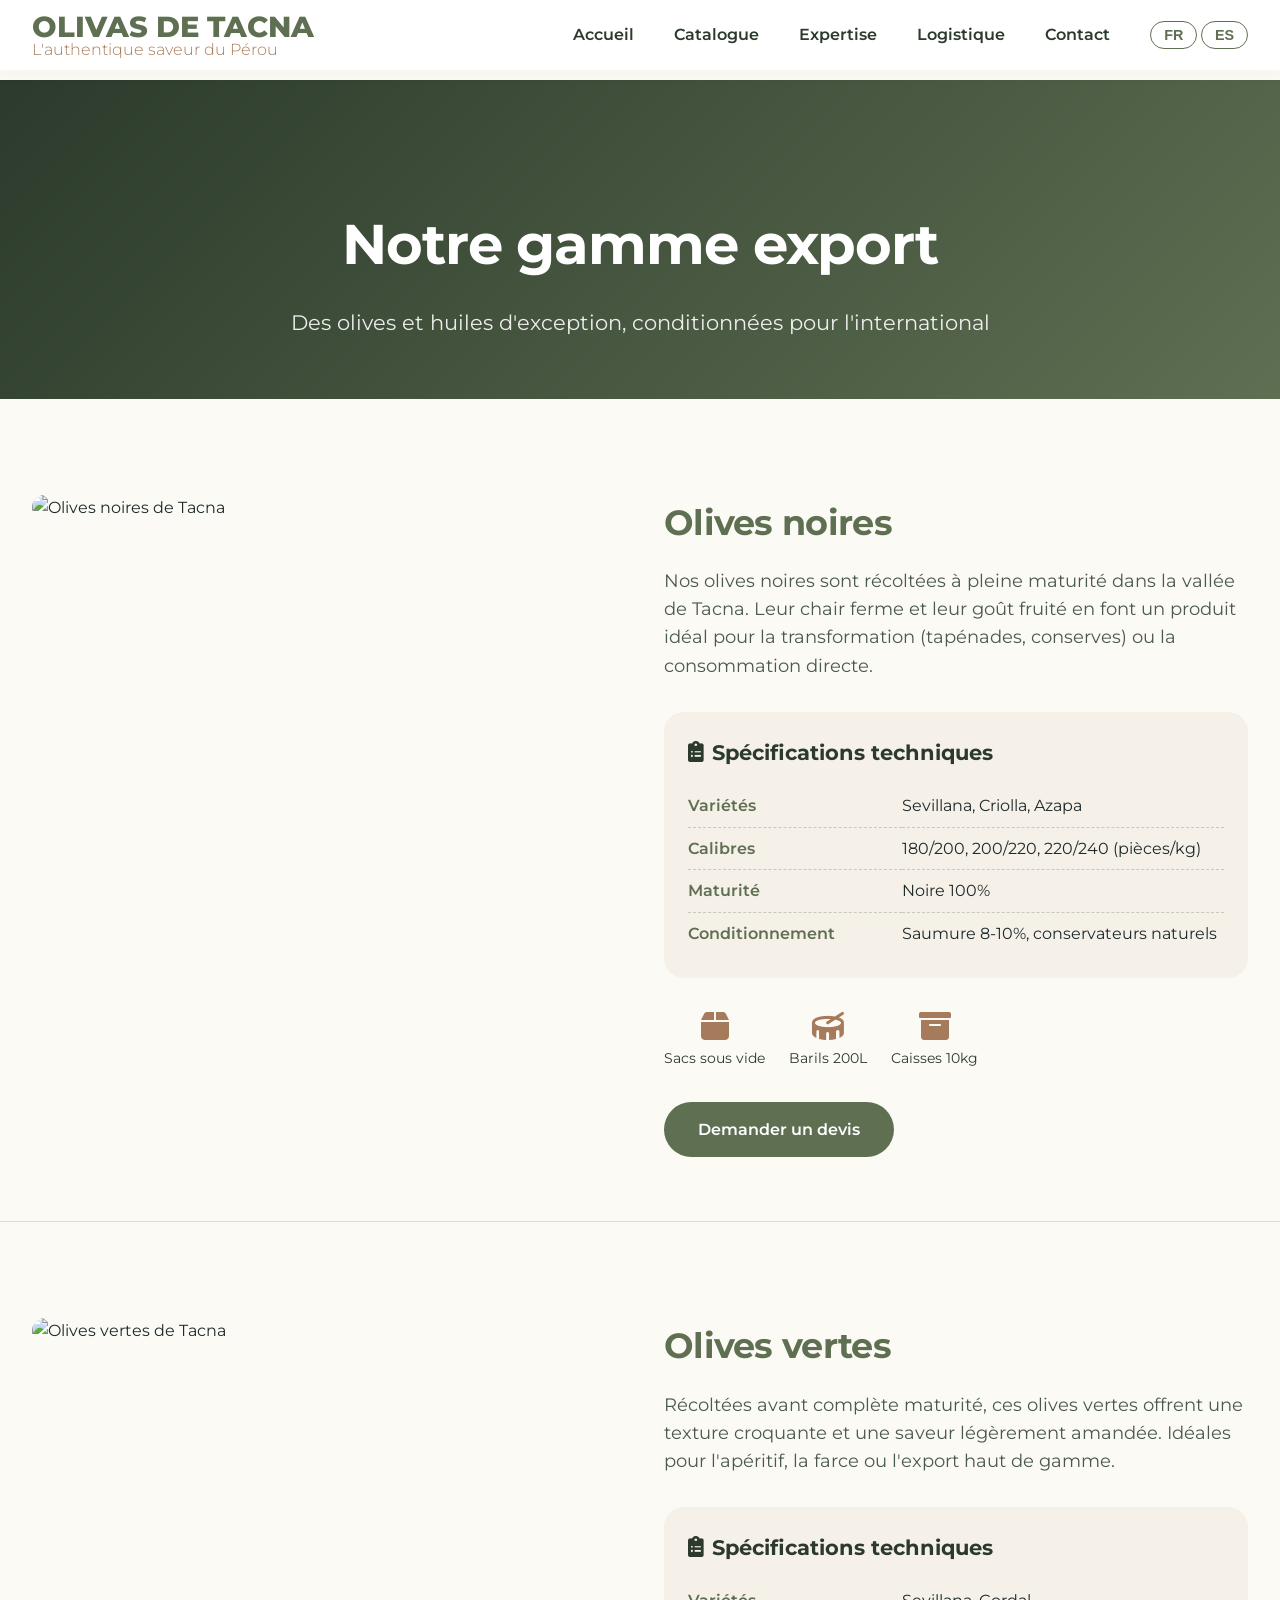
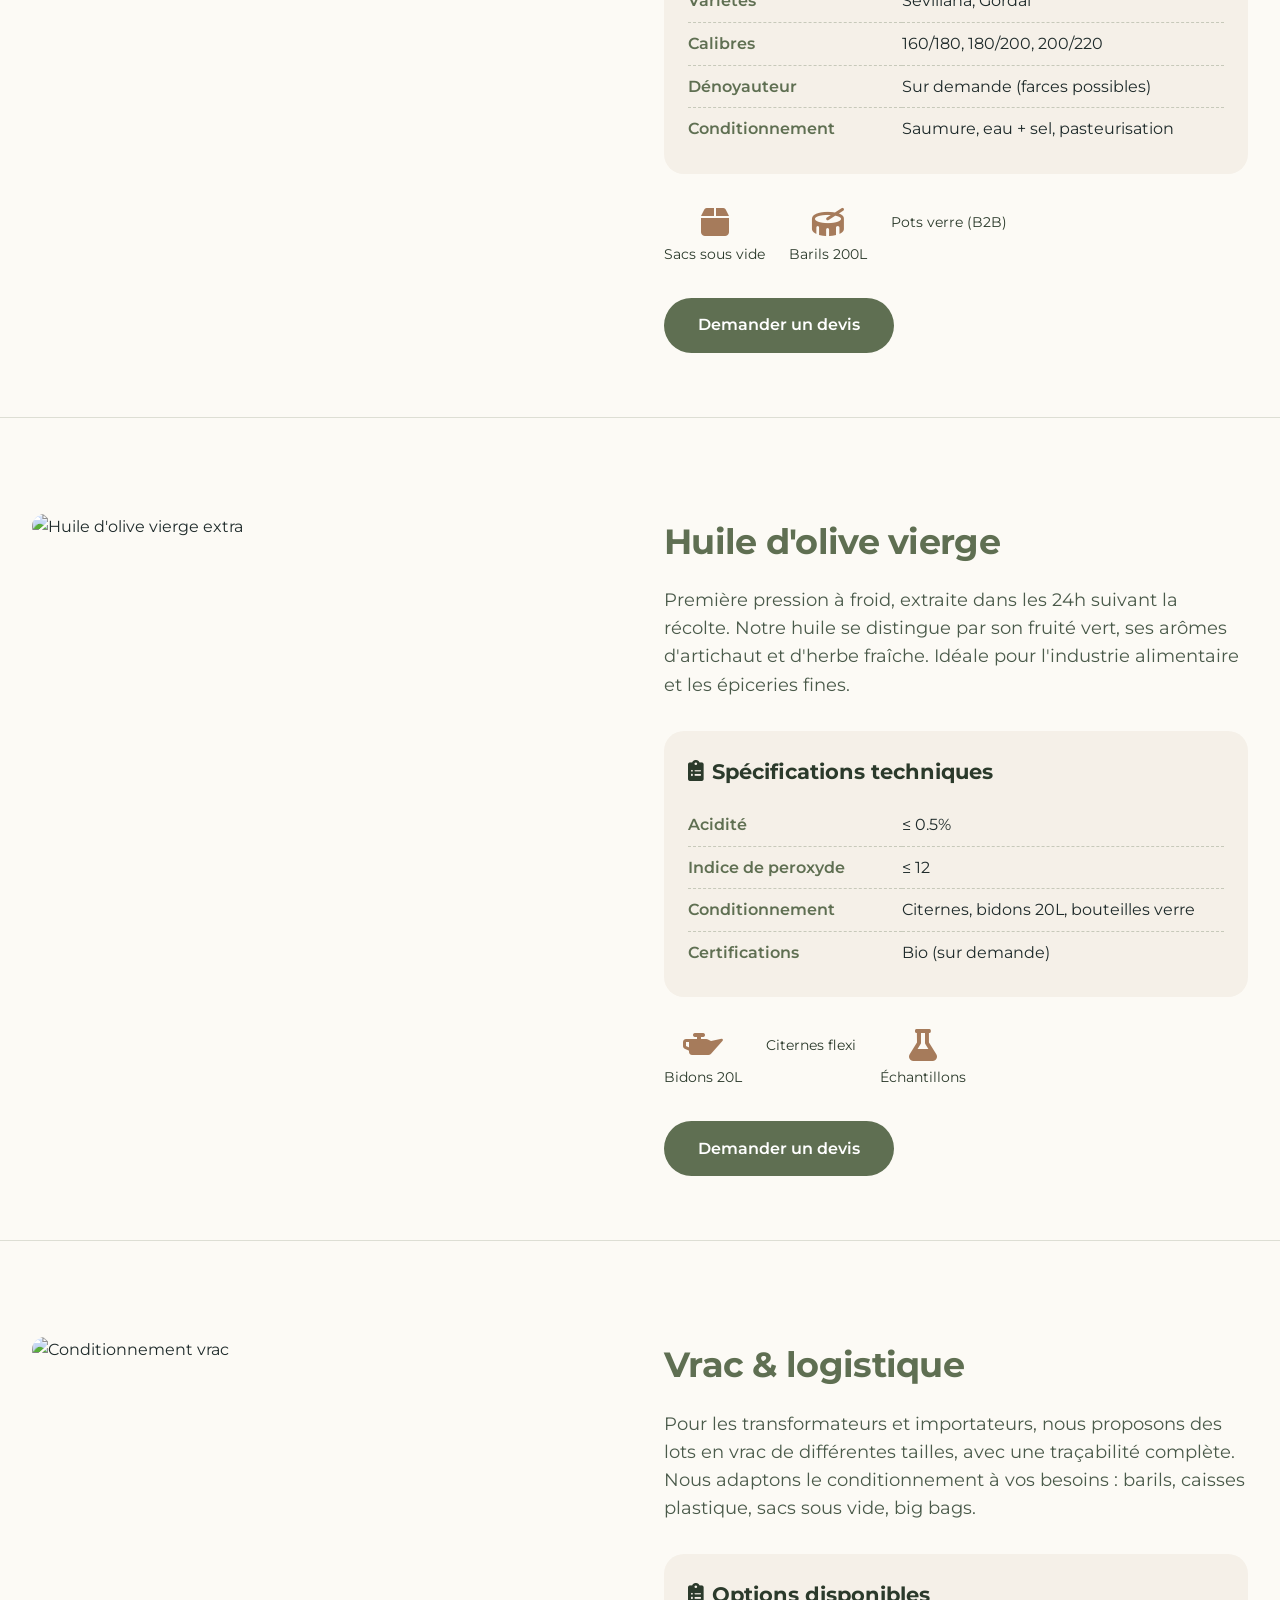
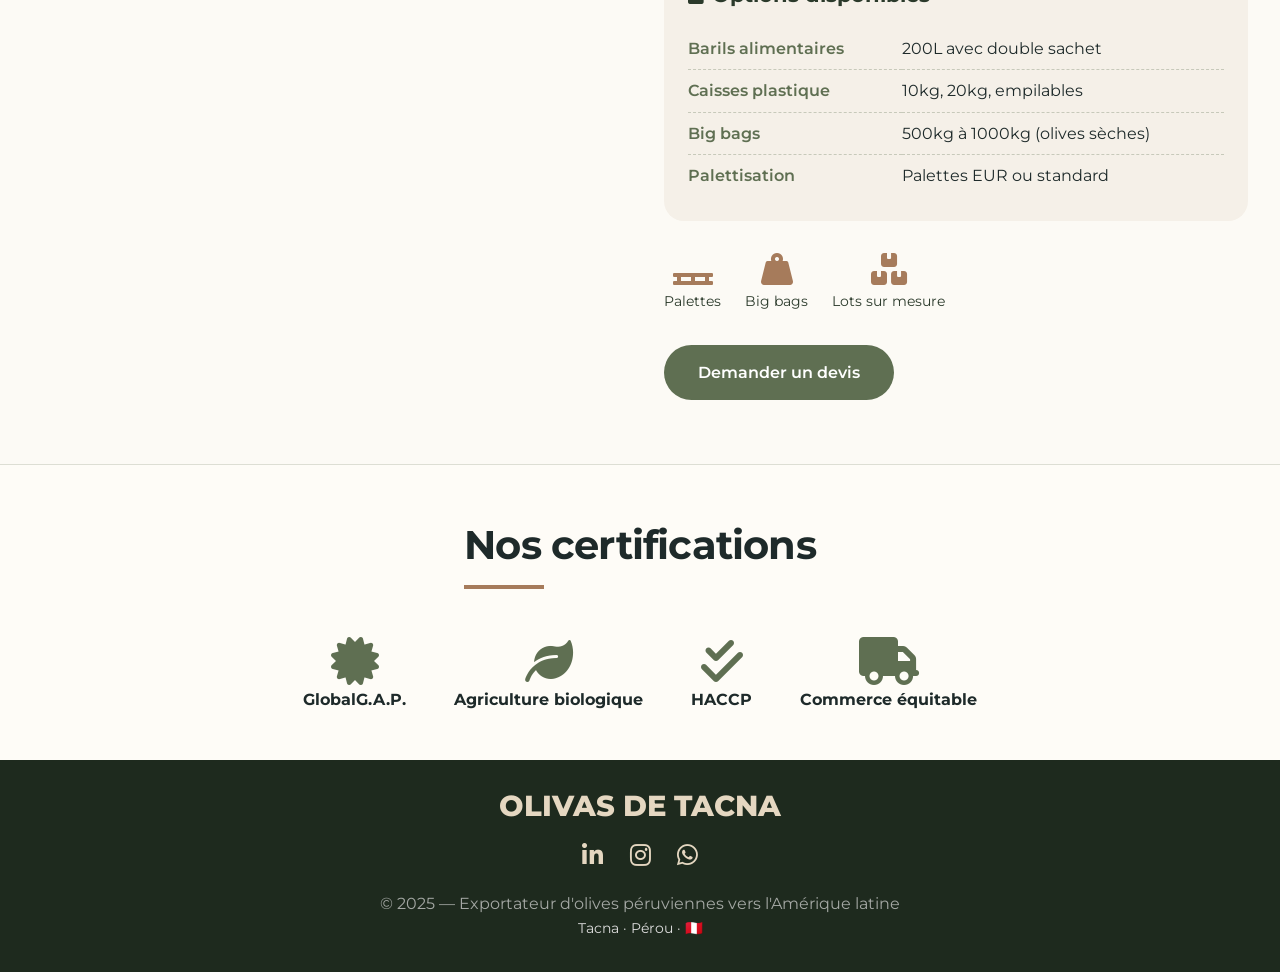
==== catalogo.html @ ad0cd05d "Initial commit : site export olives Tacna" ====
<!DOCTYPE html>
<html lang="fr">
<head>
  <meta charset="UTF-8">
  <meta name="viewport" content="width=device-width, initial-scale=1.0">
  <title>Catalogue export - Olives de Tacna</title>
  <link rel="preconnect" href="https://fonts.googleapis.com">
  <link rel="preconnect" href="https://fonts.gstatic.com" crossorigin>
  <link href="https://fonts.googleapis.com/css2?family=Montserrat:wght@300;400;600;700;800&display=swap" rel="stylesheet">
  <link rel="stylesheet" href="https://cdnjs.cloudflare.com/ajax/libs/font-awesome/6.0.0-beta3/css/all.min.css">
  <link rel="stylesheet" href="css/style.css">
  <style>
    /* Styles supplémentaires pour le catalogue */
    .catalog-hero {
      background: linear-gradient(135deg, #2b3a2b 0%, #5f6f52 100%);
      color: white;
      padding: 120px 0 60px;
      text-align: center;
      margin-top: 80px;
    }
    .catalog-hero h1 {
      font-size: 3.5rem;
      margin-bottom: 1rem;
    }
    .catalog-hero p {
      font-size: 1.3rem;
      max-width: 700px;
      margin: 0 auto;
      opacity: 0.9;
    }
    .product-section {
      padding: 4rem 0;
      border-bottom: 1px solid rgba(95,111,82,0.2);
    }
    .product-section:last-of-type {
      border-bottom: none;
    }
    .product-grid-detailed {
      display: grid;
      grid-template-columns: 1fr 1fr;
      gap: 3rem;
      align-items: start;
      margin-top: 2rem;
    }
    .product-image {
      border-radius: 30px;
      overflow: hidden;
      box-shadow: 0 25px 40px -15px rgba(0,0,0,0.3);
      transition: transform 0.4s;
    }
    .product-image:hover {
      transform: scale(1.02);
    }
    .product-image img {
      width: 100%;
      height: auto;
      display: block;
    }
    .product-details h3 {
      font-size: 2.2rem;
      color: var(--olive);
      margin-bottom: 1rem;
    }
    .product-desc {
      font-size: 1.1rem;
      margin-bottom: 2rem;
      color: #4a5a4a;
    }
    .specs {
      background: #f5f0e8;
      padding: 1.5rem;
      border-radius: 20px;
      margin-bottom: 2rem;
    }
    .specs h4 {
      font-size: 1.3rem;
      margin-bottom: 1rem;
      color: var(--dark);
      display: flex;
      align-items: center;
      gap: 0.5rem;
    }
    .specs table {
      width: 100%;
      border-collapse: collapse;
    }
    .specs td {
      padding: 0.5rem 0;
      border-bottom: 1px dashed rgba(95,111,82,0.3);
    }
    .specs tr:last-child td {
      border-bottom: none;
    }
    .specs td:first-child {
      font-weight: 600;
      color: var(--olive);
      width: 40%;
    }
    .packaging-icons {
      display: flex;
      gap: 1.5rem;
      margin: 2rem 0;
    }
    .packaging-icons span {
      display: flex;
      flex-direction: column;
      align-items: center;
      font-size: 0.9rem;
      color: var(--dark);
    }
    .packaging-icons i {
      font-size: 2rem;
      color: var(--terracotta);
      margin-bottom: 0.3rem;
    }
    .btn-product {
      background: var(--olive);
      color: white;
      padding: 0.8rem 2rem;
      border-radius: 50px;
      text-decoration: none;
      font-weight: 600;
      display: inline-block;
      transition: 0.3s;
      border: 2px solid transparent;
    }
    .btn-product:hover {
      background: transparent;
      border-color: var(--olive);
      color: var(--olive);
    }
    @media (max-width: 900px) {
      .product-grid-detailed {
        grid-template-columns: 1fr;
      }
      .catalog-hero h1 {
        font-size: 2.5rem;
      }
    }
  </style>
</head>
<body>
  <!-- Navigation (identique) -->
  <nav class="navbar">
    <div class="logo">OLIVAS DE TACNA<span data-i18n="home.hero_subtitle">l'authentique saveur du Pérou</span></div>
    <ul class="nav-links" id="navLinks">
      <li><a href="index.html" data-i18n="menu.home">Accueil</a></li>
      <li><a href="catalogo.html" data-i18n="menu.catalog">Catalogue</a></li>
      <li><a href="expertise.html" data-i18n="menu.expertise">Expertise</a></li>
      <li><a href="logistica.html" data-i18n="menu.logistics">Logistique</a></li>
      <li><a href="index.html#contact" data-i18n="menu.contact">Contact</a></li>
      <li><button class="lang-switch" data-lang="fr">FR</button> <button class="lang-switch" data-lang="es">ES</button></li>
    </ul>
    <div class="hamburger" id="hamburger"><i class="fas fa-bars"></i></div>
  </nav>

  <!-- Hero catalogue -->
  <div class="catalog-hero">
    <div class="container">
      <h1 data-i18n="catalog.title">Notre gamme export</h1>
      <p data-i18n="catalog.subtitle">Des olives et huiles d'exception, conditionnées pour l'international</p>
    </div>
  </div>

  <!-- Produit 1 : Olives noires -->
  <section class="product-section">
    <div class="container">
      <div class="product-grid-detailed">
        <div class="product-image">
          <img src="https://images.unsplash.com/photo-1572985817523-0b8f31d5d2c2?ixlib=rb-4.0.3&auto=format&fit=crop&w=2070&q=80" alt="Olives noires de Tacna" loading="lazy">
        </div>
        <div class="product-details">
          <h3 data-i18n="products.black.name">Olives noires</h3>
          <p class="product-desc" data-i18n="products.black.long_desc">Nos olives noires sont récoltées à pleine maturité dans la vallée de Tacna. Leur chair ferme et leur goût fruité en font un produit idéal pour la transformation (tapénades, conserves) ou la consommation directe.</p>
          
          <div class="specs">
            <h4><i class="fas fa-clipboard-list"></i> Spécifications techniques</h4>
            <table>
              <tr><td>Variétés</td><td>Sevillana, Criolla, Azapa</td></tr>
              <tr><td>Calibres</td><td>180/200, 200/220, 220/240 (pièces/kg)</td></tr>
              <tr><td>Maturité</td><td>Noire 100%</td></tr>
              <tr><td>Conditionnement</td><td>Saumure 8-10%, conservateurs naturels</td></tr>
            </table>
          </div>

          <div class="packaging-icons">
            <span><i class="fas fa-box"></i> Sacs sous vide</span>
            <span><i class="fas fa-drum"></i> Barils 200L</span>
            <span><i class="fas fa-archive"></i> Caisses 10kg</span>
          </div>

          <a href="index.html#contact" class="btn-product" data-i18n="catalog.request_quote">Demander un devis</a>
        </div>
      </div>
    </div>
  </section>

  <!-- Produit 2 : Olives vertes -->
  <section class="product-section">
    <div class="container">
      <div class="product-grid-detailed">
        <div class="product-image">
          <img src="https://images.unsplash.com/photo-1574071323195-83521d52f3e3?ixlib=rb-4.0.3&auto=format&fit=crop&w=2070&q=80" alt="Olives vertes de Tacna" loading="lazy">
        </div>
        <div class="product-details">
          <h3 data-i18n="products.green.name">Olives vertes</h3>
          <p class="product-desc" data-i18n="products.green.long_desc">Récoltées avant complète maturité, ces olives vertes offrent une texture croquante et une saveur légèrement amandée. Idéales pour l'apéritif, la farce ou l'export haut de gamme.</p>
          
          <div class="specs">
            <h4><i class="fas fa-clipboard-list"></i> Spécifications techniques</h4>
            <table>
              <tr><td>Variétés</td><td>Sevillana, Gordal</td></tr>
              <tr><td>Calibres</td><td>160/180, 180/200, 200/220</td></tr>
              <tr><td>Dénoyauteur</td><td>Sur demande (farces possibles)</td></tr>
              <tr><td>Conditionnement</td><td>Saumure, eau + sel, pasteurisation</td></tr>
            </table>
          </div>

          <div class="packaging-icons">
            <span><i class="fas fa-box"></i> Sacs sous vide</span>
            <span><i class="fas fa-drum"></i> Barils 200L</span>
            <span><i class="fas fa-jar"></i> Pots verre (B2B)</span>
          </div>

          <a href="index.html#contact" class="btn-product" data-i18n="catalog.request_quote">Demander un devis</a>
        </div>
      </div>
    </div>
  </section>

  <!-- Produit 3 : Huile d'olive vierge extra -->
  <section class="product-section">
    <div class="container">
      <div class="product-grid-detailed">
        <div class="product-image">
          <img src="https://images.unsplash.com/photo-1476362555312-ab9e108a0b7e?ixlib=rb-4.0.3&auto=format&fit=crop&w=2070&q=80" alt="Huile d'olive vierge extra" loading="lazy">
        </div>
        <div class="product-details">
          <h3 data-i18n="products.oil.name">Huile d'olive vierge extra</h3>
          <p class="product-desc" data-i18n="products.oil.long_desc">Première pression à froid, extraite dans les 24h suivant la récolte. Notre huile se distingue par son fruité vert, ses arômes d'artichaut et d'herbe fraîche. Idéale pour l'industrie alimentaire et les épiceries fines.</p>
          
          <div class="specs">
            <h4><i class="fas fa-clipboard-list"></i> Spécifications techniques</h4>
            <table>
              <tr><td>Acidité</td><td>≤ 0.5%</td></tr>
              <tr><td>Indice de peroxyde</td><td>≤ 12</td></tr>
              <tr><td>Conditionnement</td><td>Citernes, bidons 20L, bouteilles verre</td></tr>
              <tr><td>Certifications</td><td>Bio (sur demande)</td></tr>
            </table>
          </div>

          <div class="packaging-icons">
            <span><i class="fas fa-oil-can"></i> Bidons 20L</span>
            <span><i class="fas fa-tank"></i> Citernes flexi</span>
            <span><i class="fas fa-flask"></i> Échantillons</span>
          </div>

          <a href="index.html#contact" class="btn-product" data-i18n="catalog.request_quote">Demander un devis</a>
        </div>
      </div>
    </div>
  </section>

  <!-- Produit 4 : Vrac et lots industriels -->
  <section class="product-section">
    <div class="container">
      <div class="product-grid-detailed">
        <div class="product-image">
          <img src="https://images.unsplash.com/photo-1586528116311-6661c3f70295?ixlib=rb-4.0.3&auto=format&fit=crop&w=2070&q=80" alt="Conditionnement vrac" loading="lazy">
        </div>
        <div class="product-details">
          <h3 data-i18n="products.bulk.name">Vrac & logistique</h3>
          <p class="product-desc" data-i18n="products.bulk.long_desc">Pour les transformateurs et importateurs, nous proposons des lots en vrac de différentes tailles, avec une traçabilité complète. Nous adaptons le conditionnement à vos besoins : barils, caisses plastique, sacs sous vide, big bags.</p>
          
          <div class="specs">
            <h4><i class="fas fa-clipboard-list"></i> Options disponibles</h4>
            <table>
              <tr><td>Barils alimentaires</td><td>200L avec double sachet</td></tr>
              <tr><td>Caisses plastique</td><td>10kg, 20kg, empilables</td></tr>
              <tr><td>Big bags</td><td>500kg à 1000kg (olives sèches)</td></tr>
              <tr><td>Palettisation</td><td>Palettes EUR ou standard</td></tr>
            </table>
          </div>

          <div class="packaging-icons">
            <span><i class="fas fa-pallet"></i> Palettes</span>
            <span><i class="fas fa-weight-hanging"></i> Big bags</span>
            <span><i class="fas fa-boxes"></i> Lots sur mesure</span>
          </div>

          <a href="index.html#contact" class="btn-product" data-i18n="catalog.request_quote">Demander un devis</a>
        </div>
      </div>
    </div>
  </section>

  <!-- Section supplémentaire : certifications / qualités -->
  <section class="section-light" style="padding: 3rem 0;">
    <div class="container">
      <div style="text-align: center; max-width: 800px; margin: 0 auto;">
        <h2 data-i18n="catalog.certifications.title">Nos certifications</h2>
        <div style="display: flex; flex-wrap: wrap; justify-content: center; gap: 3rem; margin-top: 2rem;">
          <div><i class="fas fa-certificate" style="font-size: 3rem; color: var(--olive);"></i><br><strong>GlobalG.A.P.</strong></div>
          <div><i class="fas fa-leaf" style="font-size: 3rem; color: var(--olive);"></i><br><strong>Agriculture biologique</strong></div>
          <div><i class="fas fa-check-double" style="font-size: 3rem; color: var(--olive);"></i><br><strong>HACCP</strong></div>
          <div><i class="fas fa-truck" style="font-size: 3rem; color: var(--olive);"></i><br><strong>Commerce équitable</strong></div>
        </div>
      </div>
    </div>
  </section>

  <!-- Footer -->
  <footer>
    <div class="container">
      <div class="logo" style="color: var(--sand);">OLIVAS DE TACNA</div>
      <div class="socials">
        <a href="#"><i class="fab fa-linkedin-in"></i></a>
        <a href="#"><i class="fab fa-instagram"></i></a>
        <a href="#"><i class="fab fa-whatsapp"></i></a>
      </div>
      <p style="opacity: 0.7;" data-i18n="footer.copyright">© 2025 — Exportateur d'olives péruviennes vers l'Amérique latine</p>
      <p style="font-size: 0.9rem;" data-i18n="footer.location">Tacna · Pérou · 🇵🇪</p>
    </div>
  </footer>

  <script src="js/i18n.js"></script>
  <script src="js/tracking.js"></script>
  <script src="js/telegram.js"></script>
  <script src="js/app.js"></script>
</body>
</html>
---- css/style.css ----
/* style.css complet (identique à celui de la précédente démo, avec adaptations) */
* {
  margin: 0;
  padding: 0;
  box-sizing: border-box;
}

body {
  font-family: 'Montserrat', sans-serif;
  color: #1e2a2a;
  line-height: 1.6;
  background-color: #fcfaf5;
  overflow-x: hidden;
}

:root {
  --olive: #5f6f52;
  --olive-light: #7e8d6e;
  --terracotta: #a67b5b;
  --cream: #f3e9d2;
  --dark: #2b3a2b;
  --sand: #e5d7c1;
  --white-soft: #fefcf7;
}

h1, h2, h3 {
  font-weight: 700;
  letter-spacing: -0.02em;
}

h2 {
  font-size: 2.5rem;
  margin-bottom: 1rem;
  position: relative;
  display: inline-block;
}
h2:after {
  content: '';
  display: block;
  width: 80px;
  height: 4px;
  background: var(--terracotta);
  margin-top: 8px;
}

.container {
  max-width: 1280px;
  margin: 0 auto;
  padding: 0 2rem;
}

/* Navigation */
.navbar {
  position: fixed;
  top: 0;
  left: 0;
  width: 100%;
  background: rgba(255, 255, 255, 0.92);
  backdrop-filter: blur(8px);
  box-shadow: 0 4px 20px rgba(0,0,0,0.03);
  z-index: 1000;
  padding: 0.8rem 2rem;
  display: flex;
  justify-content: space-between;
  align-items: center;
}
.logo {
  font-size: 1.8rem;
  font-weight: 800;
  color: var(--olive);
  line-height: 1;
}
.logo span {
  color: var(--terracotta);
  font-weight: 300;
  font-size: 1rem;
  display: block;
}
.nav-links {
  display: flex;
  gap: 2.5rem;
  list-style: none;
  align-items: center;
}
.nav-links a {
  text-decoration: none;
  font-weight: 600;
  color: var(--dark);
  transition: 0.2s;
  font-size: 1rem;
  border-bottom: 2px solid transparent;
  padding-bottom: 4px;
}
.nav-links a:hover,
.nav-links a.active {
  border-bottom-color: var(--terracotta);
  color: var(--olive);
}
.lang-switch {
  background: transparent;
  border: 1px solid var(--olive);
  color: var(--olive);
  padding: 0.3rem 0.8rem;
  border-radius: 30px;
  font-weight: 600;
  cursor: pointer;
  transition: 0.2s;
  font-size: 0.9rem;
}
.lang-switch:hover {
  background: var(--olive);
  color: white;
}
.hamburger {
  display: none;
  font-size: 1.8rem;
  cursor: pointer;
  color: var(--olive);
}

/* Hero */
.hero {
  margin-top: 80px;
  height: 90vh;
  min-height: 700px;
  background: linear-gradient(135deg, rgba(0,0,0,0.3) 0%, rgba(0,0,0,0.1) 100%), url('https://images.unsplash.com/photo-1572985817523-0b8f31d5d2c2?ixlib=rb-4.0.3&auto=format&fit=crop&w=2070&q=80') center/cover no-repeat;
  background-attachment: fixed;
  display: flex;
  align-items: center;
  position: relative;
}
.hero-overlay {
  background: rgba(44, 58, 44, 0.25);
  width: 100%;
  height: 100%;
  display: flex;
  align-items: center;
}
.hero-content {
  color: white;
  max-width: 800px;
  margin-left: 8%;
  text-shadow: 0 10px 30px rgba(0,0,0,0.5);
}
.hero-content h1 {
  font-size: 4.2rem;
  font-weight: 800;
  line-height: 1.1;
  margin-bottom: 1rem;
}
.hero-content p {
  font-size: 1.4rem;
  font-weight: 400;
  margin-bottom: 2rem;
  max-width: 600px;
  background: rgba(0,0,0,0.3);
  padding: 0.5rem 1.5rem;
  border-radius: 50px;
  display: inline-block;
}
.btn {
  display: inline-block;
  background: var(--terracotta);
  color: white;
  padding: 1rem 2.5rem;
  border-radius: 50px;
  font-weight: 700;
  text-decoration: none;
  letter-spacing: 1px;
  box-shadow: 0 12px 25px -10px rgba(166, 123, 91, 0.5);
  transition: all 0.3s ease;
  border: 2px solid transparent;
}
.btn:hover {
  background: transparent;
  border-color: white;
  color: white;
  box-shadow: 0 20px 30px -10px black;
  transform: translateY(-5px);
}
.btn-outline {
  background: transparent;
  border: 2px solid var(--olive);
  color: var(--olive);
  box-shadow: none;
  margin-left: 1rem;
}
.btn-outline:hover {
  background: var(--olive);
  color: white;
  border-color: var(--olive);
}

/* Sections générales */
section {
  padding: 5rem 0;
}
.section-light {
  background: var(--white-soft);
}
.section-dark {
  background: var(--sand);
}

/* Grilles */
.origine-grid {
  display: grid;
  grid-template-columns: 1fr 1fr;
  gap: 3rem;
  align-items: center;
}
.origine-image {
  border-radius: 20px;
  overflow: hidden;
  box-shadow: 0 30px 40px -20px rgba(0,0,0,0.5);
  transition: transform 0.4s;
}
.origine-image:hover {
  transform: scale(1.02);
}
.origine-image img {
  width: 100%;
  height: auto;
  display: block;
}
.tag {
  background: var(--olive);
  color: white;
  padding: 0.2rem 1rem;
  border-radius: 30px;
  font-weight: 600;
  font-size: 0.9rem;
  display: inline-block;
  margin-bottom: 1rem;
}

/* Produits */
.produits-grid {
  display: grid;
  grid-template-columns: repeat(auto-fit, minmax(260px, 1fr));
  gap: 2rem;
  margin-top: 3rem;
}
.card {
  background: white;
  padding: 2rem 1.5rem;
  border-radius: 30px;
  text-align: center;
  box-shadow: 0 25px 45px -20px rgba(95, 111, 82, 0.3);
  transition: 0.3s;
  border: 1px solid rgba(0,0,0,0.02);
}
.card:hover {
  transform: translateY(-15px);
  box-shadow: 0 35px 55px -15px var(--olive);
}
.card i {
  font-size: 3.5rem;
  color: var(--terracotta);
  margin-bottom: 1.5rem;
}
.card h3 {
  font-size: 1.8rem;
  color: var(--olive);
}
.card p {
  color: #4a5a4a;
}

/* Marchés */
.marchés-grid {
  display: flex;
  flex-wrap: wrap;
  justify-content: center;
  gap: 2.5rem;
  margin-top: 3rem;
}
.pays-item {
  background: white;
  width: 180px;
  padding: 2rem 1rem;
  border-radius: 100px 100px 30px 30px;
  text-align: center;
  box-shadow: 0 15px 25px -8px rgba(0,0,0,0.2);
  transition: 0.2s;
  border-bottom: 6px solid var(--terracotta);
}
.pays-item:hover {
  transform: scale(1.05);
  border-bottom-color: var(--olive);
}
.pays-item i {
  font-size: 3rem;
  color: var(--olive);
  margin-bottom: 0.5rem;
}
.pays-item h4 {
  font-size: 1.4rem;
  font-weight: 700;
  color: var(--dark);
}
.pays-item span {
  color: var(--terracotta);
  font-weight: 600;
}

/* Pourquoi nous */
.why-grid {
  display: grid;
  grid-template-columns: repeat(auto-fit, minmax(220px, 1fr));
  gap: 2rem;
  margin: 3rem 0;
}
.why-item {
  background: rgba(255,255,255,0.7);
  padding: 2rem 1.5rem;
  border-radius: 20px;
  text-align: center;
  backdrop-filter: blur(4px);
  box-shadow: 0 10px 20px rgba(0,0,0,0.05);
}
.why-item .number {
  font-size: 3rem;
  font-weight: 800;
  color: var(--terracotta);
  line-height: 1;
}
.why-item h4 {
  font-size: 1.5rem;
  margin: 0.5rem 0;
}

/* Contact */
.contact-grid {
  display: grid;
  grid-template-columns: 1fr 1fr;
  gap: 3rem;
  background: white;
  border-radius: 40px;
  padding: 3rem;
  box-shadow: 0 30px 50px -20px #2b3a2b40;
}
.contact-info i {
  color: var(--olive);
  font-size: 1.5rem;
  width: 40px;
}
.contact-info p {
  margin: 1.2rem 0;
  display: flex;
  align-items: center;
}
.form-group {
  margin-bottom: 1.5rem;
}
input, textarea {
  width: 100%;
  padding: 1rem 1.5rem;
  border: 1px solid #ccc;
  border-radius: 60px;
  font-family: inherit;
  font-size: 1rem;
  transition: 0.2s;
}
textarea {
  border-radius: 30px;
  resize: vertical;
}
input:focus, textarea:focus {
  outline: none;
  border-color: var(--olive);
  box-shadow: 0 0 0 3px rgba(95, 111, 82, 0.2);
}
.btn-submit {
  background: var(--olive);
  color: white;
  border: none;
  padding: 1rem 2rem;
  border-radius: 60px;
  font-weight: 700;
  cursor: pointer;
  transition: 0.2s;
  width: 100%;
}
.btn-submit:hover {
  background: var(--olive-light);
  transform: translateY(-3px);
}

/* Footer */
footer {
  background: #1e2a1e;
  color: #ddd;
  padding: 2rem 0;
  text-align: center;
}
.socials {
  margin: 1rem 0;
}
.socials a {
  color: var(--sand);
  font-size: 1.5rem;
  margin: 0 0.7rem;
  transition: 0.2s;
}
.socials a:hover {
  color: var(--terracotta);
}

/* Animations */
.fade-in {
  opacity: 0;
  transform: translateY(30px);
  transition: opacity 0.8s, transform 0.8s;
}
.fade-in.visible {
  opacity: 1;
  transform: translateY(0);
}

/* Responsive */
@media (max-width: 900px) {
  .nav-links {
    position: fixed;
    top: 70px;
    left: -100%;
    width: 100%;
    height: 100vh;
    background: rgba(255,255,255,0.98);
    backdrop-filter: blur(10px);
    flex-direction: column;
    align-items: center;
    justify-content: center;
    gap: 3rem;
    transition: left 0.3s;
  }
  .nav-links.active {
    left: 0;
  }
  .hamburger {
    display: block;
  }
  .hero-content h1 {
    font-size: 3rem;
  }
  .hero-content p {
    font-size: 1.2rem;
  }
  .origine-grid {
    grid-template-columns: 1fr;
  }
  .contact-grid {
    grid-template-columns: 1fr;
  }
  .btn-outline {
    margin-left: 0;
    margin-top: 1rem;
  }
}
@media (max-width: 500px) {
  h2 { font-size: 2rem; }
  .hero-content h1 { font-size: 2.4rem; }
}
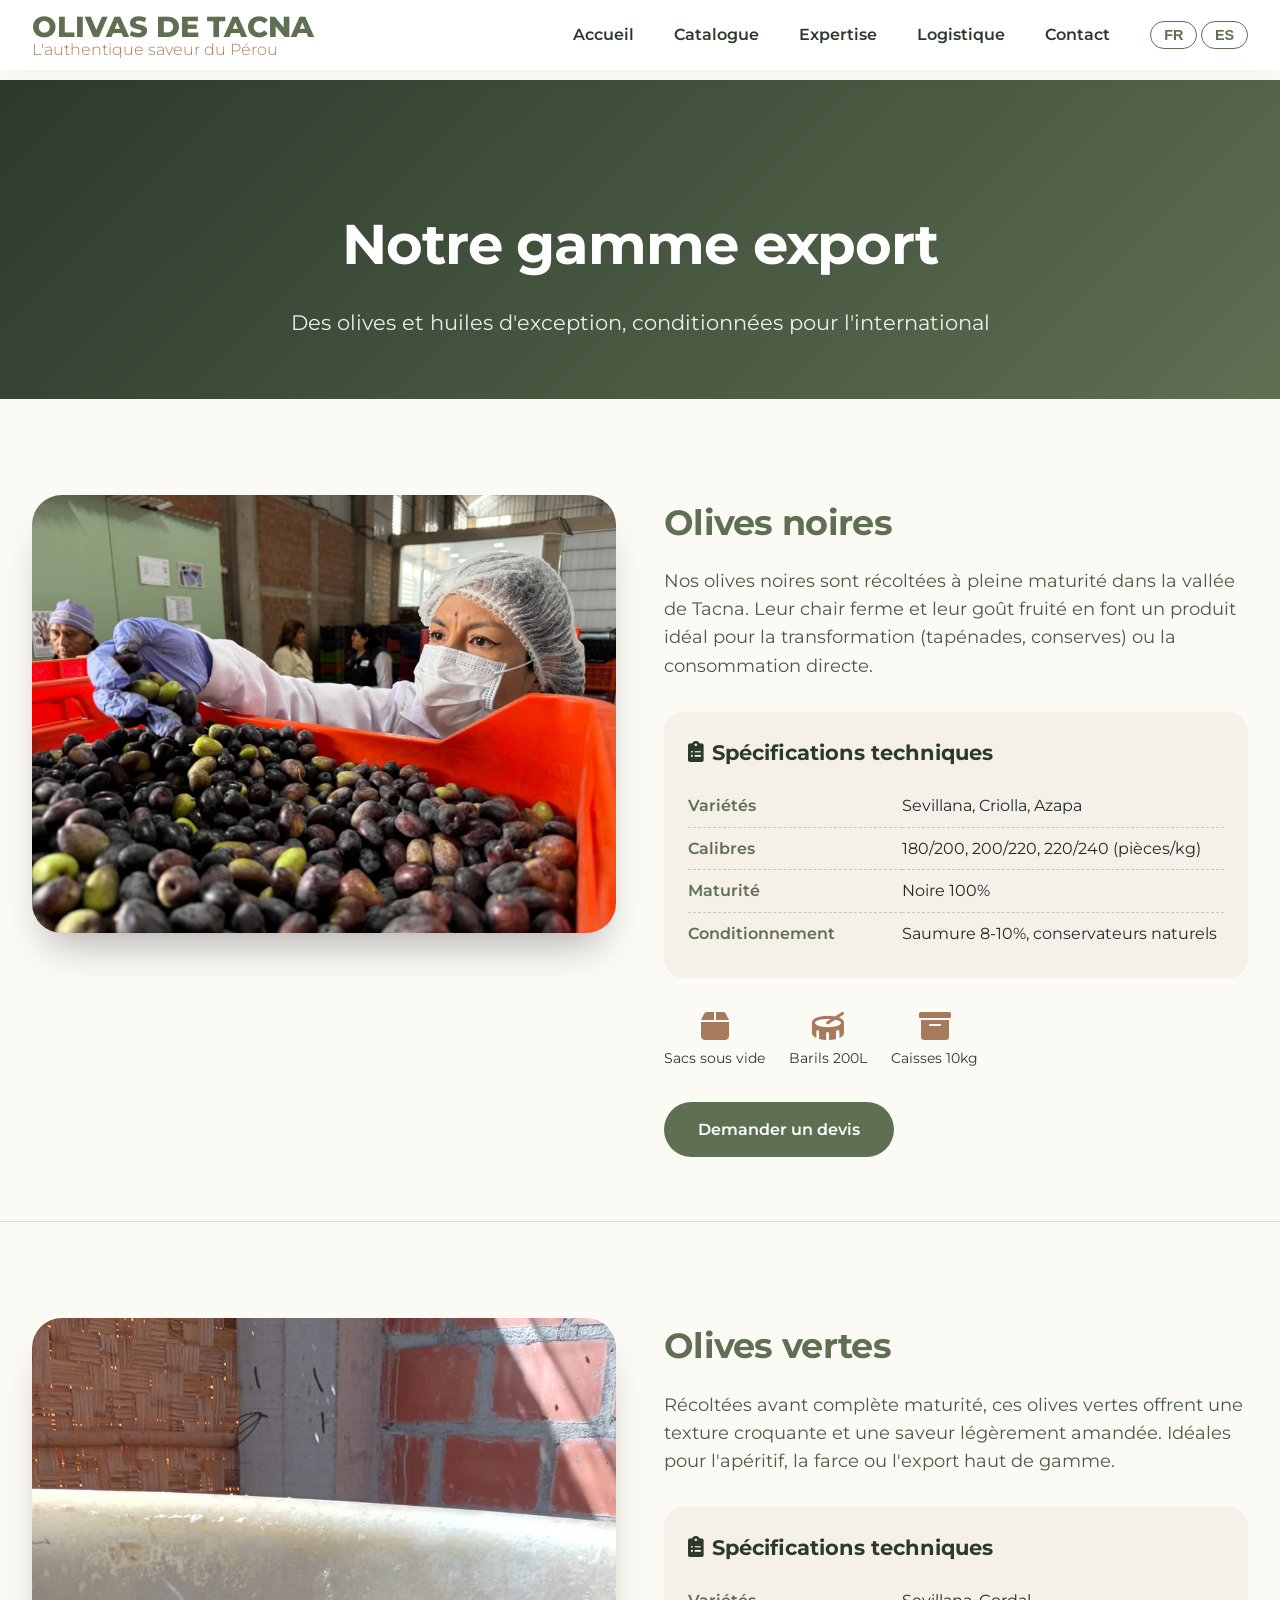
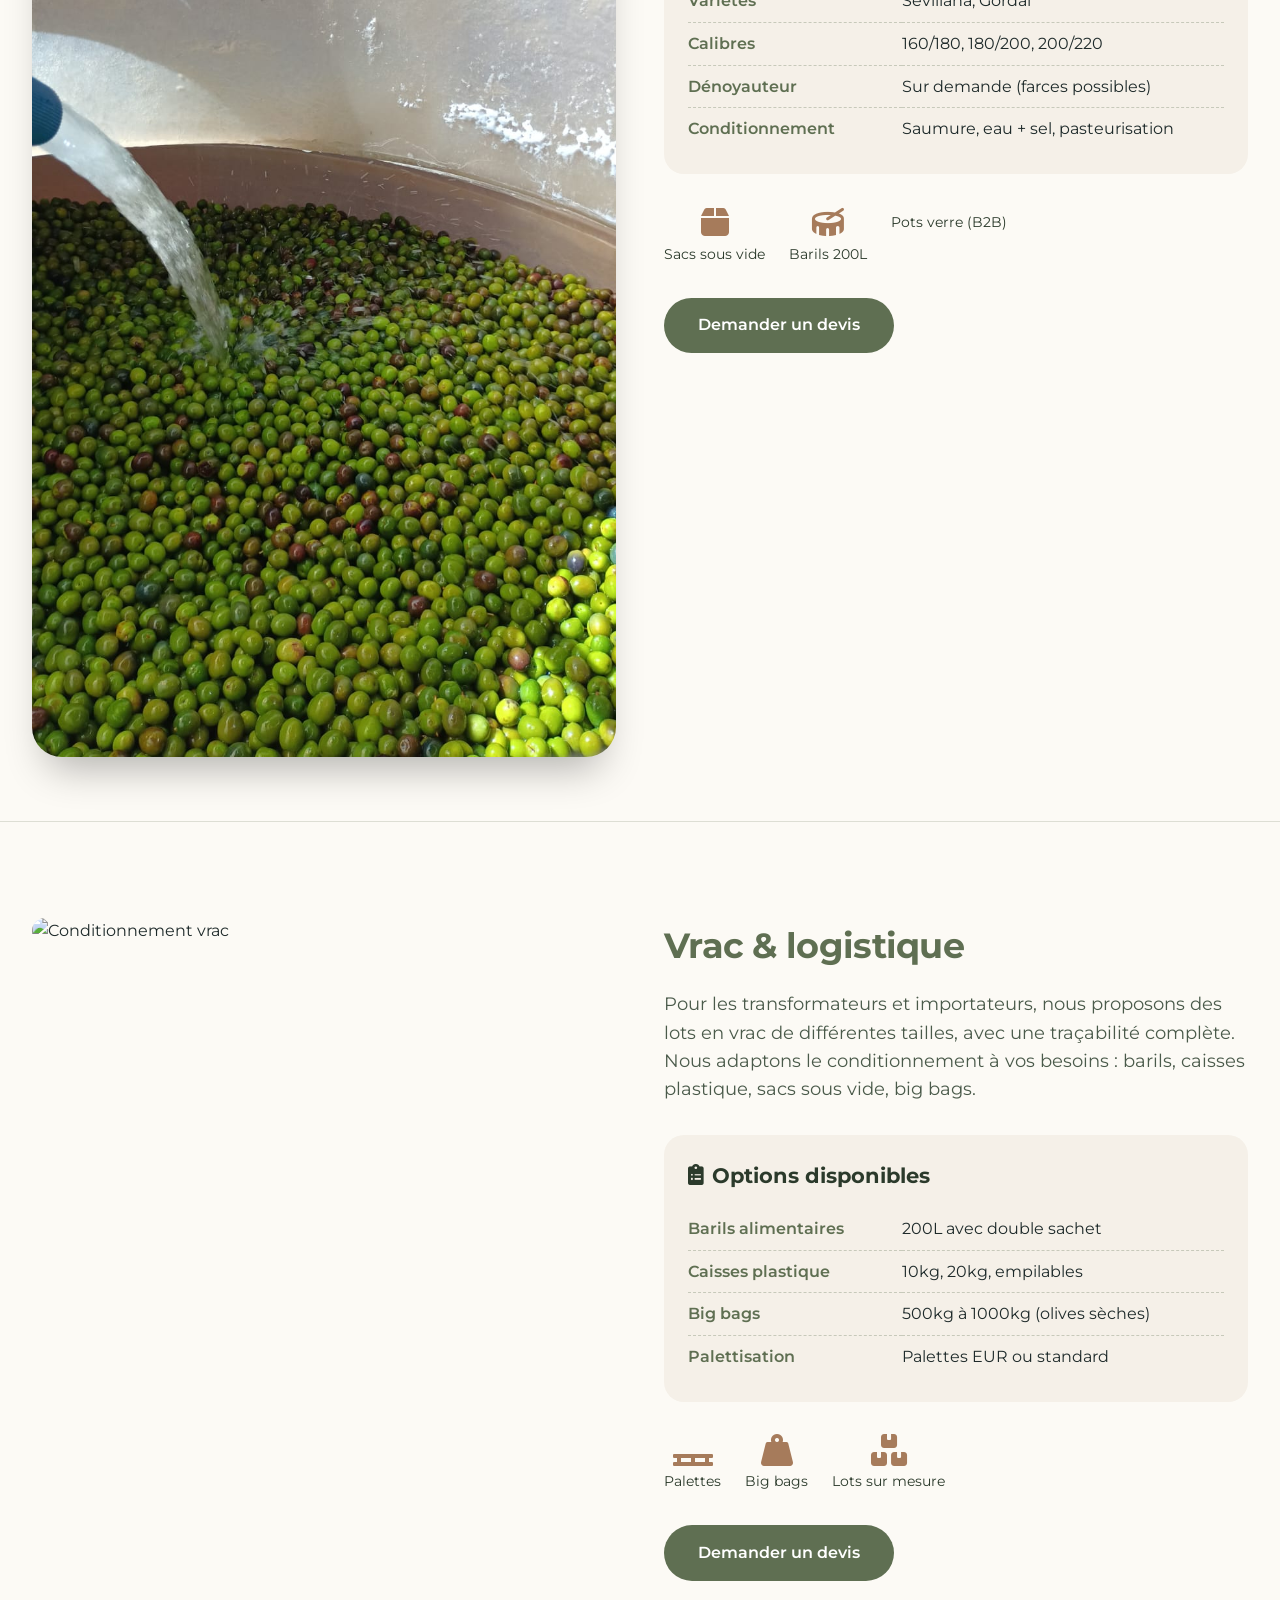
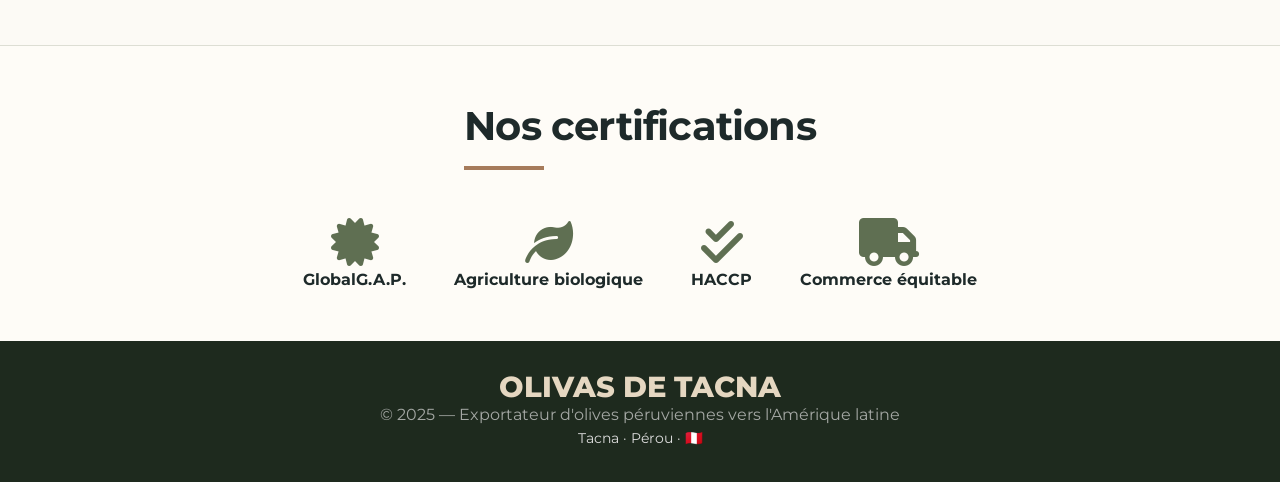
==== commit 5d0db613: "Modification Pages" ====
--- a/catalogo.html
+++ b/catalogo.html
@@ -148,7 +148,7 @@
       <li><a href="catalogo.html" data-i18n="menu.catalog">Catalogue</a></li>
       <li><a href="expertise.html" data-i18n="menu.expertise">Expertise</a></li>
       <li><a href="logistica.html" data-i18n="menu.logistics">Logistique</a></li>
-      <li><a href="index.html#contact" data-i18n="menu.contact">Contact</a></li>
+      <li><a href="contact.html" data-i18n="menu.contact">Contact</a></li>
       <li><button class="lang-switch" data-lang="fr">FR</button> <button class="lang-switch" data-lang="es">ES</button></li>
     </ul>
     <div class="hamburger" id="hamburger"><i class="fas fa-bars"></i></div>
@@ -167,7 +167,7 @@
     <div class="container">
       <div class="product-grid-detailed">
         <div class="product-image">
-          <img src="https://images.unsplash.com/photo-1572985817523-0b8f31d5d2c2?ixlib=rb-4.0.3&auto=format&fit=crop&w=2070&q=80" alt="Olives noires de Tacna" loading="lazy">
+          <img src="images/products/aceituna_negra.jpeg" alt="Olives noires de Tacna" loading="lazy">
         </div>
         <div class="product-details">
           <h3 data-i18n="products.black.name">Olives noires</h3>
@@ -200,7 +200,7 @@
     <div class="container">
       <div class="product-grid-detailed">
         <div class="product-image">
-          <img src="https://images.unsplash.com/photo-1574071323195-83521d52f3e3?ixlib=rb-4.0.3&auto=format&fit=crop&w=2070&q=80" alt="Olives vertes de Tacna" loading="lazy">
+          <img src="images/products/aceitunas_verde.jpeg" alt="Olives vertes de Tacna" loading="lazy">
         </div>
         <div class="product-details">
           <h3 data-i18n="products.green.name">Olives vertes</h3>
@@ -228,39 +228,6 @@
     </div>
   </section>
 
-  <!-- Produit 3 : Huile d'olive vierge extra -->
-  <section class="product-section">
-    <div class="container">
-      <div class="product-grid-detailed">
-        <div class="product-image">
-          <img src="https://images.unsplash.com/photo-1476362555312-ab9e108a0b7e?ixlib=rb-4.0.3&auto=format&fit=crop&w=2070&q=80" alt="Huile d'olive vierge extra" loading="lazy">
-        </div>
-        <div class="product-details">
-          <h3 data-i18n="products.oil.name">Huile d'olive vierge extra</h3>
-          <p class="product-desc" data-i18n="products.oil.long_desc">Première pression à froid, extraite dans les 24h suivant la récolte. Notre huile se distingue par son fruité vert, ses arômes d'artichaut et d'herbe fraîche. Idéale pour l'industrie alimentaire et les épiceries fines.</p>
-          
-          <div class="specs">
-            <h4><i class="fas fa-clipboard-list"></i> Spécifications techniques</h4>
-            <table>
-              <tr><td>Acidité</td><td>≤ 0.5%</td></tr>
-              <tr><td>Indice de peroxyde</td><td>≤ 12</td></tr>
-              <tr><td>Conditionnement</td><td>Citernes, bidons 20L, bouteilles verre</td></tr>
-              <tr><td>Certifications</td><td>Bio (sur demande)</td></tr>
-            </table>
-          </div>
-
-          <div class="packaging-icons">
-            <span><i class="fas fa-oil-can"></i> Bidons 20L</span>
-            <span><i class="fas fa-tank"></i> Citernes flexi</span>
-            <span><i class="fas fa-flask"></i> Échantillons</span>
-          </div>
-
-          <a href="index.html#contact" class="btn-product" data-i18n="catalog.request_quote">Demander un devis</a>
-        </div>
-      </div>
-    </div>
-  </section>
-
   <!-- Produit 4 : Vrac et lots industriels -->
   <section class="product-section">
     <div class="container">
@@ -313,11 +280,6 @@
   <footer>
     <div class="container">
       <div class="logo" style="color: var(--sand);">OLIVAS DE TACNA</div>
-      <div class="socials">
-        <a href="#"><i class="fab fa-linkedin-in"></i></a>
-        <a href="#"><i class="fab fa-instagram"></i></a>
-        <a href="#"><i class="fab fa-whatsapp"></i></a>
-      </div>
       <p style="opacity: 0.7;" data-i18n="footer.copyright">© 2025 — Exportateur d'olives péruviennes vers l'Amérique latine</p>
       <p style="font-size: 0.9rem;" data-i18n="footer.location">Tacna · Pérou · 🇵🇪</p>
     </div>
--- a/css/style.css
+++ b/css/style.css
@@ -460,4 +460,26 @@
 @media (max-width: 500px) {
   h2 { font-size: 2rem; }
   .hero-content h1 { font-size: 2.4rem; }
+}
+
+.btn-whatsapp {
+  display: inline-block;
+  background: #25D366;
+  color: white;
+  padding: 1rem 2rem;
+  border-radius: 50px;
+  font-weight: 700;
+  text-decoration: none;
+  transition: 0.3s;
+  border: 2px solid transparent;
+}
+.btn-whatsapp:hover {
+  background: #128C7E;
+  transform: translateY(-3px);
+  box-shadow: 0 10px 20px rgba(37, 211, 102, 0.3);
+}
+.btn-whatsapp i {
+  margin-right: 0.5rem;
+  font-size: 1.5rem;
+  vertical-align: middle;
 }
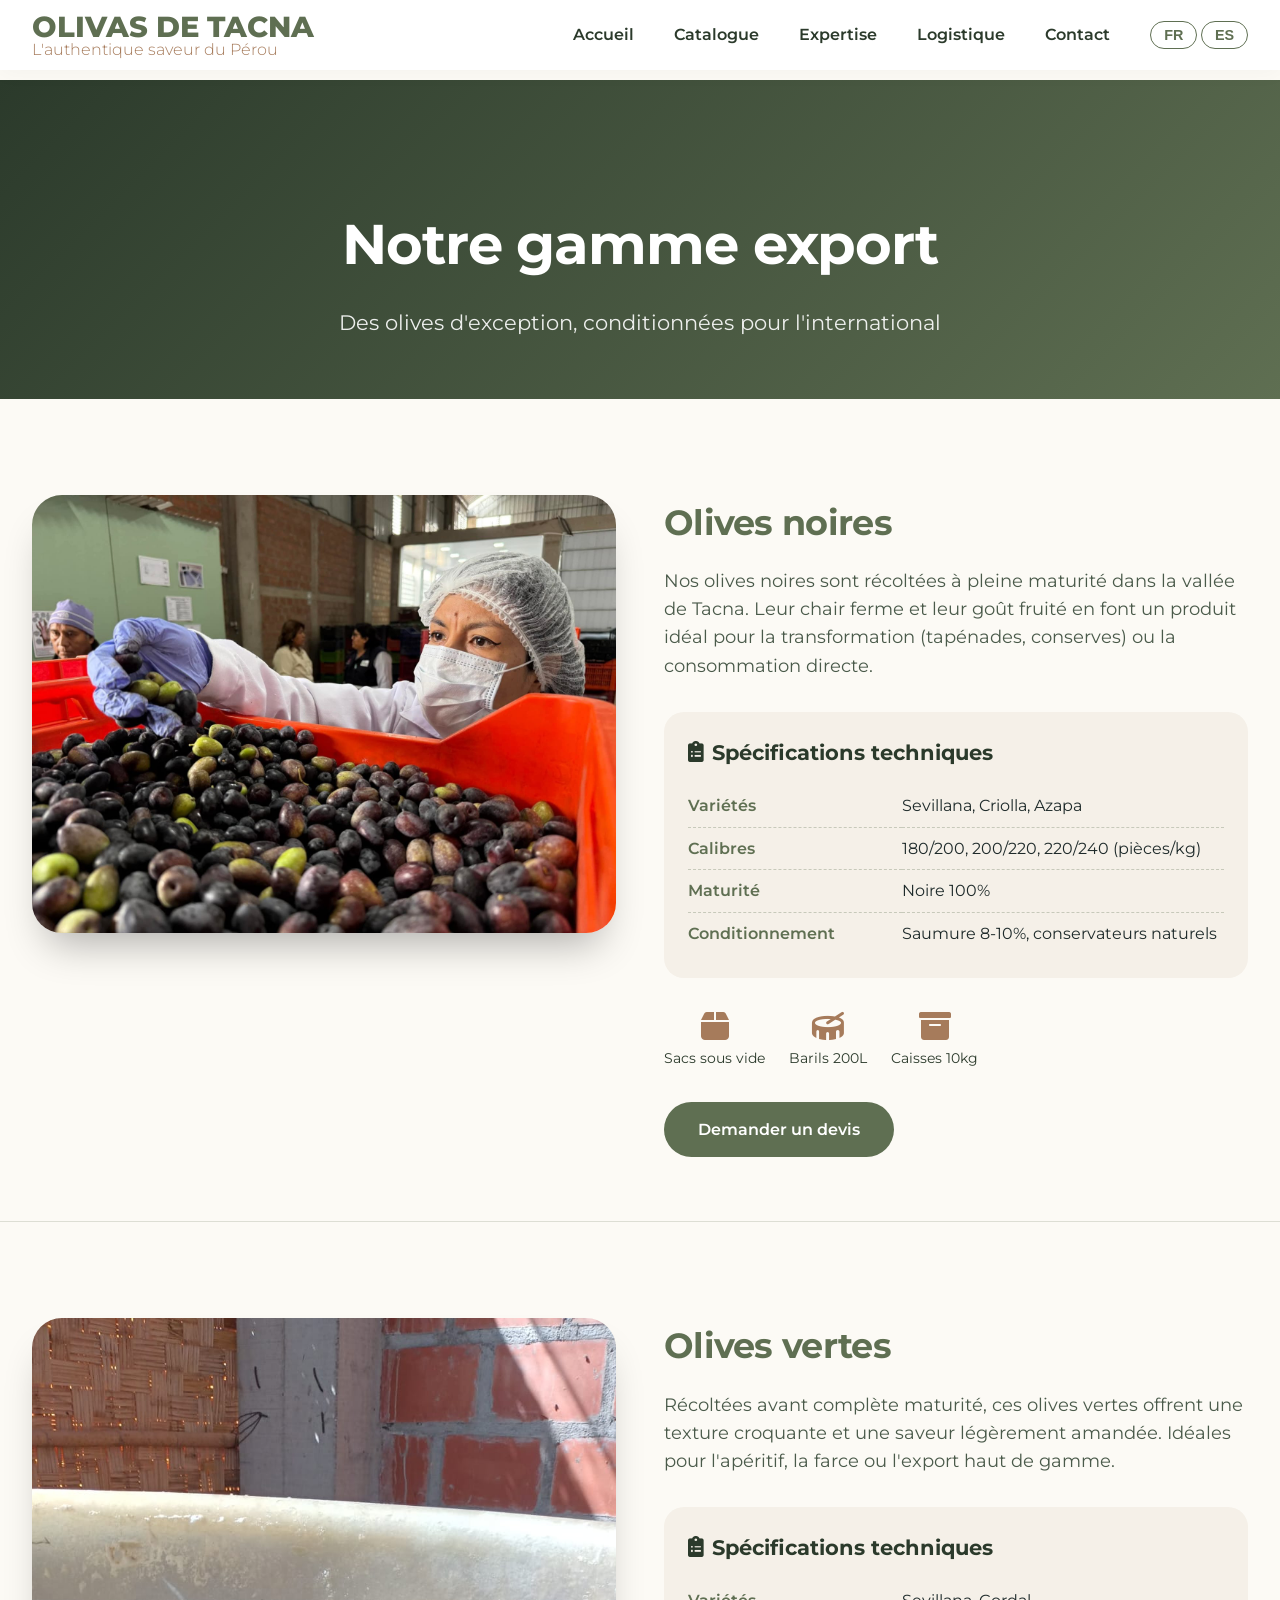
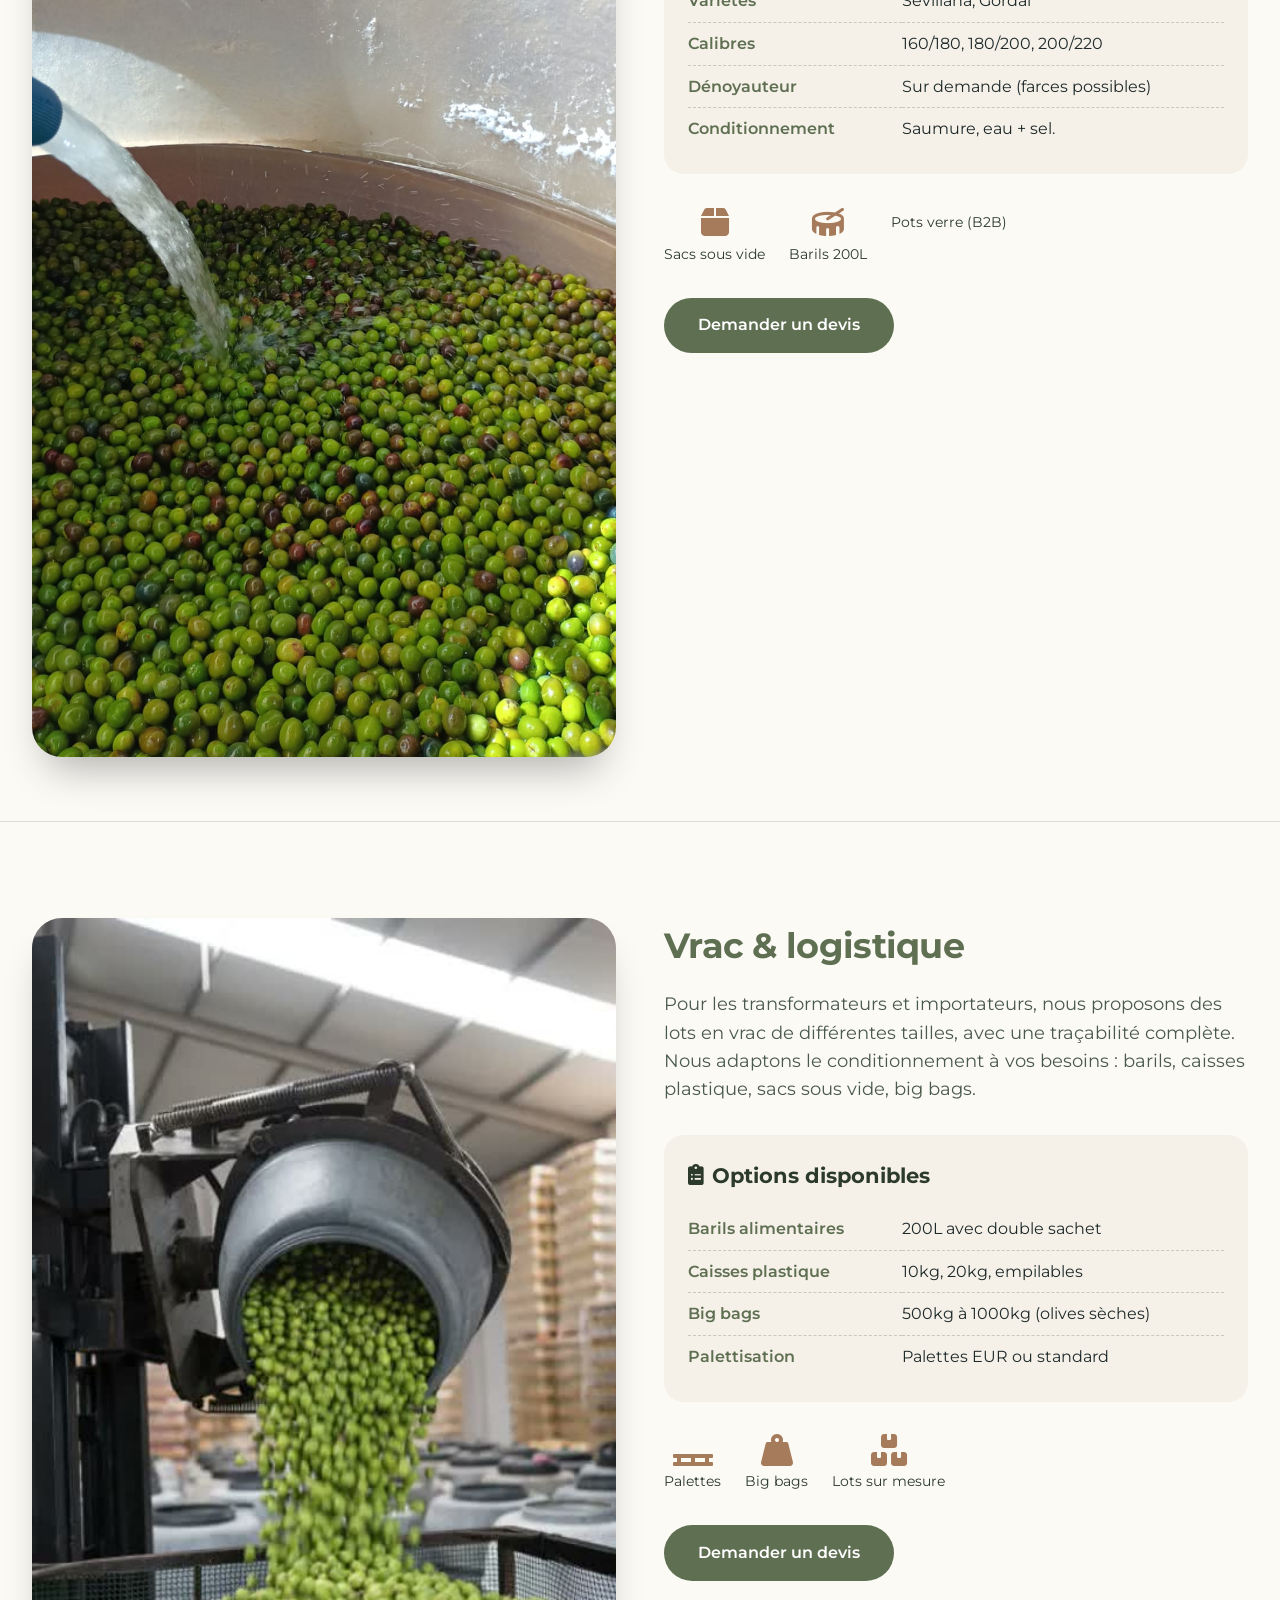
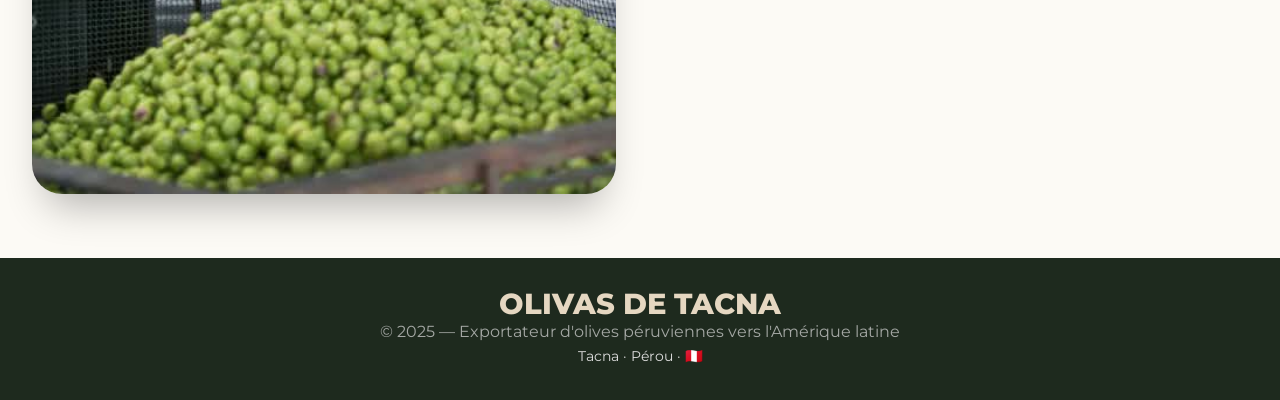
==== commit ee2bed87: "Internationalisation complète du site et améliorations UI/UX" ====
--- a/catalogo.html
+++ b/catalogo.html
@@ -140,7 +140,7 @@
   </style>
 </head>
 <body>
-  <!-- Navigation (identique) -->
+  <!-- Navigation -->
   <nav class="navbar">
     <div class="logo">OLIVAS DE TACNA<span data-i18n="home.hero_subtitle">l'authentique saveur du Pérou</span></div>
     <ul class="nav-links" id="navLinks">
@@ -158,7 +158,7 @@
   <div class="catalog-hero">
     <div class="container">
       <h1 data-i18n="catalog.title">Notre gamme export</h1>
-      <p data-i18n="catalog.subtitle">Des olives et huiles d'exception, conditionnées pour l'international</p>
+      <p data-i18n="catalog.subtitle">Des olives d'exception, conditionnées pour l'international</p>
     </div>
   </div>
 
@@ -167,29 +167,29 @@
     <div class="container">
       <div class="product-grid-detailed">
         <div class="product-image">
-          <img src="images/products/aceituna_negra.jpeg" alt="Olives noires de Tacna" loading="lazy">
+          <img src="images/products/aceituna_negra.jpeg" alt="Olives noires de Tacna" data-i18n-alt="catalog.alt_black" loading="lazy">
         </div>
         <div class="product-details">
           <h3 data-i18n="products.black.name">Olives noires</h3>
           <p class="product-desc" data-i18n="products.black.long_desc">Nos olives noires sont récoltées à pleine maturité dans la vallée de Tacna. Leur chair ferme et leur goût fruité en font un produit idéal pour la transformation (tapénades, conserves) ou la consommation directe.</p>
           
           <div class="specs">
-            <h4><i class="fas fa-clipboard-list"></i> Spécifications techniques</h4>
+            <h4><i class="fas fa-clipboard-list"></i> <span data-i18n="catalog.specs_title">Spécifications techniques</span></h4>
             <table>
-              <tr><td>Variétés</td><td>Sevillana, Criolla, Azapa</td></tr>
-              <tr><td>Calibres</td><td>180/200, 200/220, 220/240 (pièces/kg)</td></tr>
-              <tr><td>Maturité</td><td>Noire 100%</td></tr>
-              <tr><td>Conditionnement</td><td>Saumure 8-10%, conservateurs naturels</td></tr>
+              <tr><td data-i18n="catalog.varieties_label">Variétés</td><td data-i18n="catalog.varieties_value_black">Sevillana, Criolla, Azapa</td></tr>
+              <tr><td data-i18n="catalog.calibers_label">Calibres</td><td data-i18n="catalog.calibers_value_black">180/200, 200/220, 220/240 (pièces/kg)</td></tr>
+              <tr><td data-i18n="catalog.maturity_label">Maturité</td><td data-i18n="catalog.maturity_value_black">Noire 100%</td></tr>
+              <tr><td data-i18n="catalog.packaging_label">Conditionnement</td><td data-i18n="catalog.packaging_value_black">Saumure 8-10%, conservateurs naturels</td></tr>
             </table>
           </div>
 
           <div class="packaging-icons">
-            <span><i class="fas fa-box"></i> Sacs sous vide</span>
-            <span><i class="fas fa-drum"></i> Barils 200L</span>
-            <span><i class="fas fa-archive"></i> Caisses 10kg</span>
-          </div>
-
-          <a href="index.html#contact" class="btn-product" data-i18n="catalog.request_quote">Demander un devis</a>
+            <span><i class="fas fa-box"></i> <span data-i18n="catalog.vacuum_bags">Sacs sous vide</span></span>
+            <span><i class="fas fa-drum"></i> <span data-i18n="catalog.barrels_200l">Barils 200L</span></span>
+            <span><i class="fas fa-archive"></i> <span data-i18n="catalog.crates_10kg">Caisses 10kg</span></span>
+          </div>
+
+          <a href="contact.html" class="btn-product" data-i18n="catalog.request_quote">Demander un devis</a>
         </div>
       </div>
     </div>
@@ -200,29 +200,29 @@
     <div class="container">
       <div class="product-grid-detailed">
         <div class="product-image">
-          <img src="images/products/aceitunas_verde.jpeg" alt="Olives vertes de Tacna" loading="lazy">
+          <img src="images/products/aceitunas_verde.jpeg" alt="Olives vertes de Tacna" data-i18n-alt="catalog.alt_green" loading="lazy">
         </div>
         <div class="product-details">
           <h3 data-i18n="products.green.name">Olives vertes</h3>
-          <p class="product-desc" data-i18n="products.green.long_desc">Récoltées avant complète maturité, ces olives vertes offrent une texture croquante et une saveur légèrement amandée. Idéales pour l'apéritif, la farce ou l'export haut de gamme.</p>
+          <p class="product-desc" data-i18n="products.green.long_desc">Récoltées avant complète maturité, ces olives vertes offrent une texture croquante et une saveur légèrement amandée. Idéales pour l'apéritif, la farce ou l'export haut de gamme.</p>
           
           <div class="specs">
-            <h4><i class="fas fa-clipboard-list"></i> Spécifications techniques</h4>
+            <h4><i class="fas fa-clipboard-list"></i> <span data-i18n="catalog.specs_title">Spécifications techniques</span></h4>
             <table>
-              <tr><td>Variétés</td><td>Sevillana, Gordal</td></tr>
-              <tr><td>Calibres</td><td>160/180, 180/200, 200/220</td></tr>
-              <tr><td>Dénoyauteur</td><td>Sur demande (farces possibles)</td></tr>
-              <tr><td>Conditionnement</td><td>Saumure, eau + sel, pasteurisation</td></tr>
+              <tr><td data-i18n="catalog.varieties_label">Variétés</td><td data-i18n="catalog.varieties_value_green">Sevillana, Gordal</td></tr>
+              <tr><td data-i18n="catalog.calibers_label">Calibres</td><td data-i18n="catalog.calibers_value_green">160/180, 180/200, 200/220</td></tr>
+              <tr><td data-i18n="catalog.pitted_label">Dénoyauteur</td><td data-i18n="catalog.pitted_value_green">Sur demande (farces possibles)</td></tr>
+              <tr><td data-i18n="catalog.packaging_label">Conditionnement</td><td data-i18n="catalog.packaging_value_green">Saumure, eau + sel.</td></tr>
             </table>
           </div>
 
           <div class="packaging-icons">
-            <span><i class="fas fa-box"></i> Sacs sous vide</span>
-            <span><i class="fas fa-drum"></i> Barils 200L</span>
-            <span><i class="fas fa-jar"></i> Pots verre (B2B)</span>
-          </div>
-
-          <a href="index.html#contact" class="btn-product" data-i18n="catalog.request_quote">Demander un devis</a>
+            <span><i class="fas fa-box"></i> <span data-i18n="catalog.vacuum_bags">Sacs sous vide</span></span>
+            <span><i class="fas fa-drum"></i> <span data-i18n="catalog.barrels_200l">Barils 200L</span></span>
+            <span><i class="fas fa-jar"></i> <span data-i18n="catalog.glass_jars_b2b">Pots verre (B2B)</span></span>
+          </div>
+
+          <a href="contact.html" class="btn-product" data-i18n="catalog.request_quote">Demander un devis</a>
         </div>
       </div>
     </div>
@@ -233,44 +233,29 @@
     <div class="container">
       <div class="product-grid-detailed">
         <div class="product-image">
-          <img src="https://images.unsplash.com/photo-1586528116311-6661c3f70295?ixlib=rb-4.0.3&auto=format&fit=crop&w=2070&q=80" alt="Conditionnement vrac" loading="lazy">
+          <img src="images/image.jpg" alt="Conditionnement vrac" data-i18n-alt="catalog.alt_bulk" loading="lazy">
         </div>
         <div class="product-details">
           <h3 data-i18n="products.bulk.name">Vrac & logistique</h3>
           <p class="product-desc" data-i18n="products.bulk.long_desc">Pour les transformateurs et importateurs, nous proposons des lots en vrac de différentes tailles, avec une traçabilité complète. Nous adaptons le conditionnement à vos besoins : barils, caisses plastique, sacs sous vide, big bags.</p>
           
           <div class="specs">
-            <h4><i class="fas fa-clipboard-list"></i> Options disponibles</h4>
+            <h4><i class="fas fa-clipboard-list"></i> <span data-i18n="catalog.options_title">Options disponibles</span></h4>
             <table>
-              <tr><td>Barils alimentaires</td><td>200L avec double sachet</td></tr>
-              <tr><td>Caisses plastique</td><td>10kg, 20kg, empilables</td></tr>
-              <tr><td>Big bags</td><td>500kg à 1000kg (olives sèches)</td></tr>
-              <tr><td>Palettisation</td><td>Palettes EUR ou standard</td></tr>
+              <tr><td data-i18n="catalog.food_barrels">Barils alimentaires</td><td data-i18n="catalog.food_barrels_value">200L avec double sachet</td></tr>
+              <tr><td data-i18n="catalog.plastic_crates">Caisses plastique</td><td data-i18n="catalog.plastic_crates_value">10kg, 20kg, empilables</td></tr>
+              <tr><td data-i18n="catalog.big_bags">Big bags</td><td data-i18n="catalog.big_bags_value">500kg à 1000kg (olives sèches)</td></tr>
+              <tr><td data-i18n="catalog.palletization">Palettisation</td><td data-i18n="catalog.palletization_value">Palettes EUR ou standard</td></tr>
             </table>
           </div>
 
           <div class="packaging-icons">
-            <span><i class="fas fa-pallet"></i> Palettes</span>
-            <span><i class="fas fa-weight-hanging"></i> Big bags</span>
-            <span><i class="fas fa-boxes"></i> Lots sur mesure</span>
-          </div>
-
-          <a href="index.html#contact" class="btn-product" data-i18n="catalog.request_quote">Demander un devis</a>
-        </div>
-      </div>
-    </div>
-  </section>
-
-  <!-- Section supplémentaire : certifications / qualités -->
-  <section class="section-light" style="padding: 3rem 0;">
-    <div class="container">
-      <div style="text-align: center; max-width: 800px; margin: 0 auto;">
-        <h2 data-i18n="catalog.certifications.title">Nos certifications</h2>
-        <div style="display: flex; flex-wrap: wrap; justify-content: center; gap: 3rem; margin-top: 2rem;">
-          <div><i class="fas fa-certificate" style="font-size: 3rem; color: var(--olive);"></i><br><strong>GlobalG.A.P.</strong></div>
-          <div><i class="fas fa-leaf" style="font-size: 3rem; color: var(--olive);"></i><br><strong>Agriculture biologique</strong></div>
-          <div><i class="fas fa-check-double" style="font-size: 3rem; color: var(--olive);"></i><br><strong>HACCP</strong></div>
-          <div><i class="fas fa-truck" style="font-size: 3rem; color: var(--olive);"></i><br><strong>Commerce équitable</strong></div>
+            <span><i class="fas fa-pallet"></i> <span data-i18n="catalog.pallets">Palettes</span></span>
+            <span><i class="fas fa-weight-hanging"></i> <span data-i18n="catalog.big_bags_icon">Big bags</span></span>
+            <span><i class="fas fa-boxes"></i> <span data-i18n="catalog.custom_lots">Lots sur mesure</span></span>
+          </div>
+
+          <a href="contact.html" class="btn-product" data-i18n="catalog.request_quote">Demander un devis</a>
         </div>
       </div>
     </div>
--- a/css/style.css
+++ b/css/style.css
@@ -1,4 +1,3 @@
-/* style.css complet (identique à celui de la précédente démo, avec adaptations) */
 * {
   margin: 0;
   padding: 0;
@@ -387,6 +386,99 @@
   transform: translateY(-3px);
 }
 
+  .contact-page {
+    margin-top: 120px;
+    padding: 3rem 0;
+  }
+  .contact-grid-enhanced {
+    display: grid;
+    grid-template-columns: 1fr 1fr;
+    gap: 3rem;
+    background: white;
+    border-radius: 40px;
+    padding: 3rem;
+    box-shadow: 0 30px 50px -20px #2b3a2b40;
+  }
+  .contact-info-block {
+    background: var(--sand);
+    padding: 2rem;
+    border-radius: 30px;
+  }
+  .contact-info-block i {
+    color: var(--olive);
+    font-size: 1.5rem;
+    width: 40px;
+  }
+  .contact-info-block p {
+    margin: 1.2rem 0;
+    display: flex;
+    align-items: center;
+  }
+  .map-container {
+    margin-top: 2rem;
+    border-radius: 20px;
+    overflow: hidden;
+    height: 250px;
+  }
+  .map-container iframe {
+    width: 100%;
+    height: 100%;
+    border: 0;
+  }
+  .form-container {
+    background: white;
+  }
+
+  /* Nouveau style pour le bouton WhatsApp */
+  .whatsapp-wrapper {
+    margin-top: 2rem;
+    border-top: 1px solid rgba(95,111,82,0.2);
+    padding-top: 2rem;
+    text-align: center;
+  }
+  .btn-whatsapp {
+    display: inline-flex;
+    align-items: center;
+    justify-content: center;
+    gap: 0.8rem;
+    background: #25D366;
+    color: white;
+    padding: 1rem 2rem;
+    border-radius: 60px;
+    font-weight: 600;
+    text-decoration: none;
+    transition: all 0.3s ease;
+    border: 2px solid transparent;
+    min-width: 240px;
+    box-shadow: 0 8px 20px rgba(37, 211, 102, 0.3);
+  }
+  .btn-whatsapp i {
+    font-size: 1.8rem;
+  }
+  .btn-whatsapp:hover {
+    background: #128C7E;
+    transform: translateY(-3px);
+    box-shadow: 0 15px 25px rgba(37, 211, 102, 0.4);
+    border-color: white;
+  }
+  .btn-whatsapp:active {
+    transform: translateY(0);
+  }
+  .whatsapp-small {
+    font-size: 0.85rem;
+    margin-top: 0.8rem;
+    opacity: 0.7;
+    color: var(--dark);
+  }
+
+  @media (max-width: 900px) {
+    .contact-grid-enhanced {
+      grid-template-columns: 1fr;
+    }
+    .btn-whatsapp {
+      width: 100%;
+    }
+  }
 /* Footer */
 footer {
   background: #1e2a1e;
@@ -460,26 +552,4 @@
 @media (max-width: 500px) {
   h2 { font-size: 2rem; }
   .hero-content h1 { font-size: 2.4rem; }
-}
-
-.btn-whatsapp {
-  display: inline-block;
-  background: #25D366;
-  color: white;
-  padding: 1rem 2rem;
-  border-radius: 50px;
-  font-weight: 700;
-  text-decoration: none;
-  transition: 0.3s;
-  border: 2px solid transparent;
-}
-.btn-whatsapp:hover {
-  background: #128C7E;
-  transform: translateY(-3px);
-  box-shadow: 0 10px 20px rgba(37, 211, 102, 0.3);
-}
-.btn-whatsapp i {
-  margin-right: 0.5rem;
-  font-size: 1.5rem;
-  vertical-align: middle;
 }
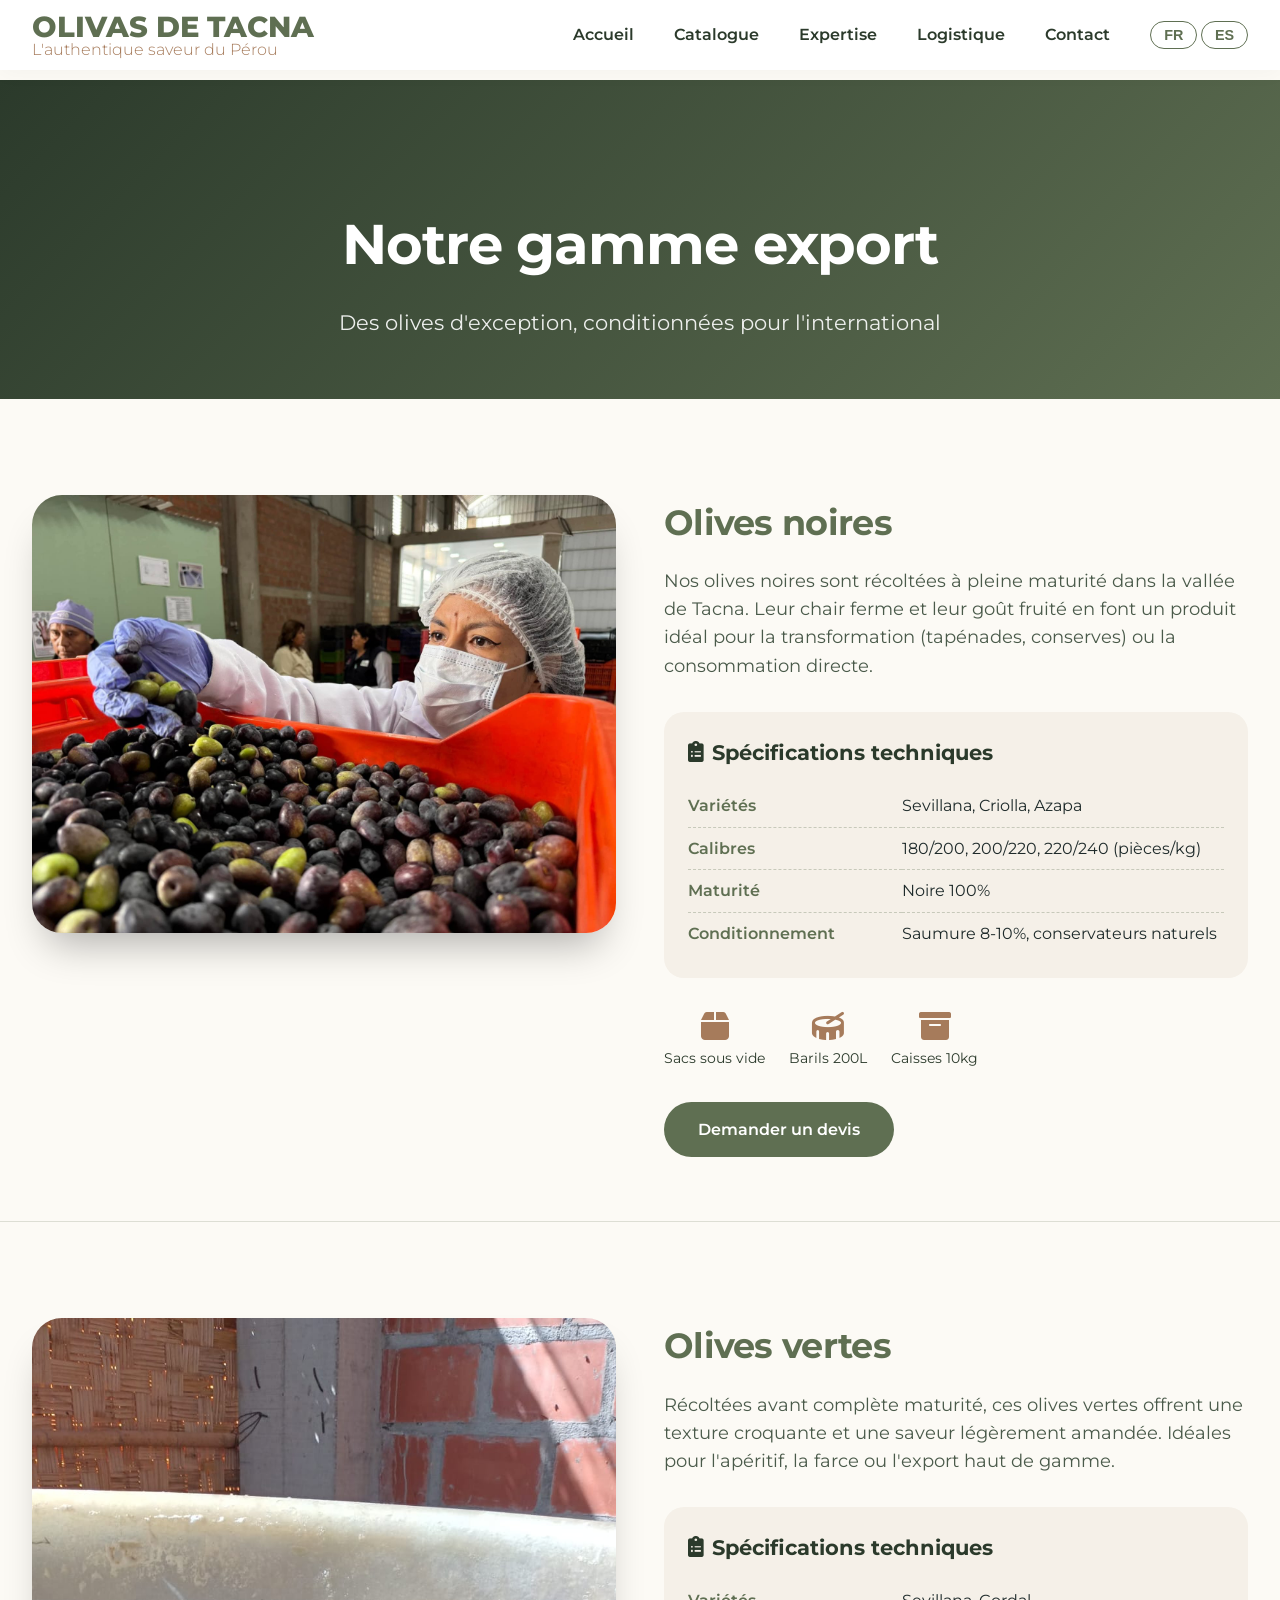
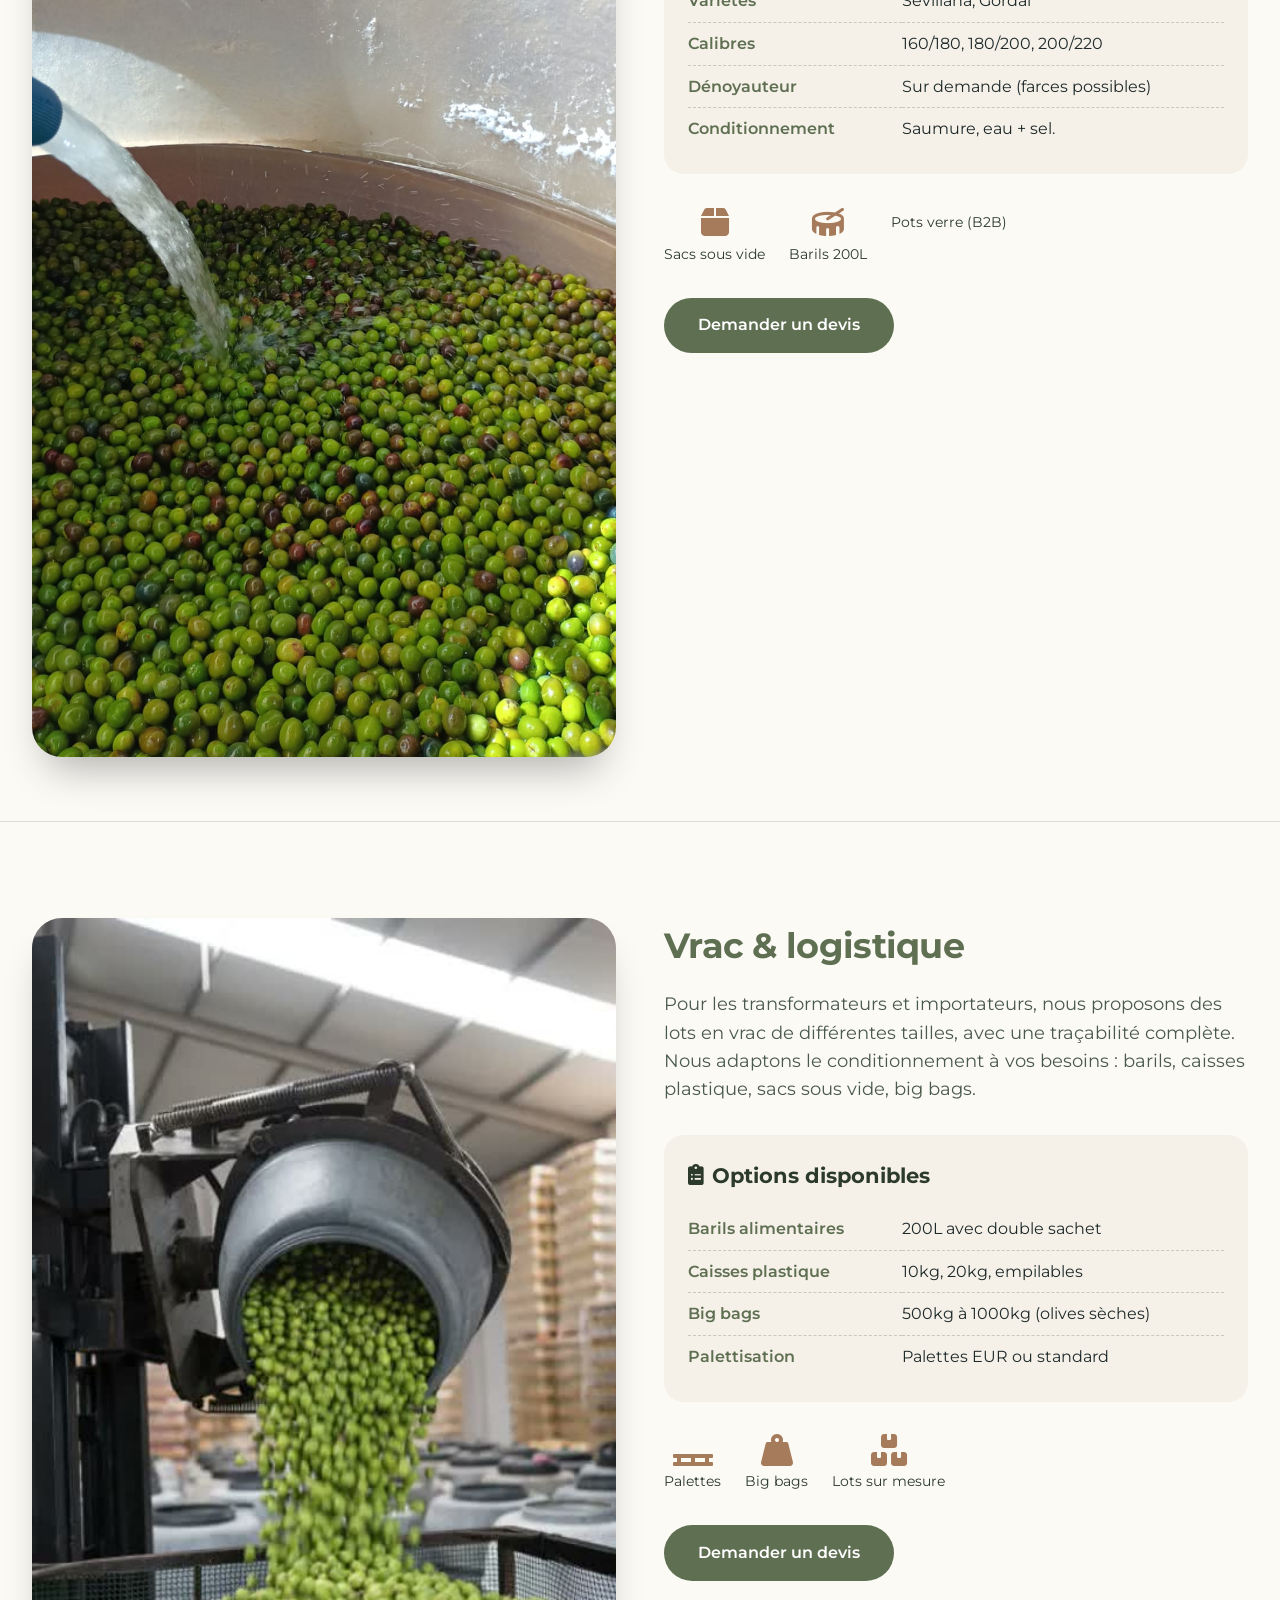
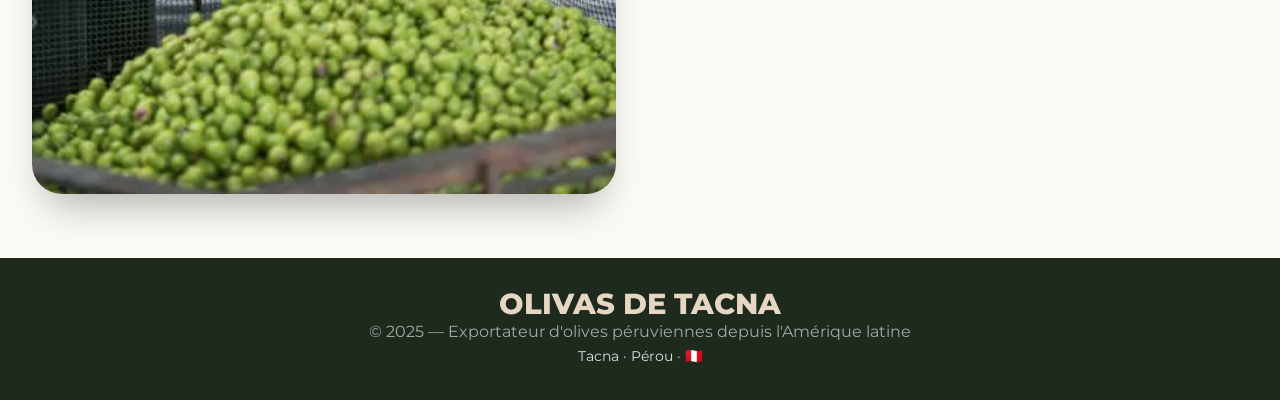
==== commit 27e05fda: "Améliorations UI/UX" ====
--- a/catalogo.html
+++ b/catalogo.html
@@ -265,7 +265,7 @@
   <footer>
     <div class="container">
       <div class="logo" style="color: var(--sand);">OLIVAS DE TACNA</div>
-      <p style="opacity: 0.7;" data-i18n="footer.copyright">© 2025 — Exportateur d'olives péruviennes vers l'Amérique latine</p>
+      <p style="opacity: 0.7;" data-i18n="footer.copyright">© 2025 — Exportateur d'olives péruviennes depuis l'Amérique latine</p>
       <p style="font-size: 0.9rem;" data-i18n="footer.location">Tacna · Pérou · 🇵🇪</p>
     </div>
   </footer>
